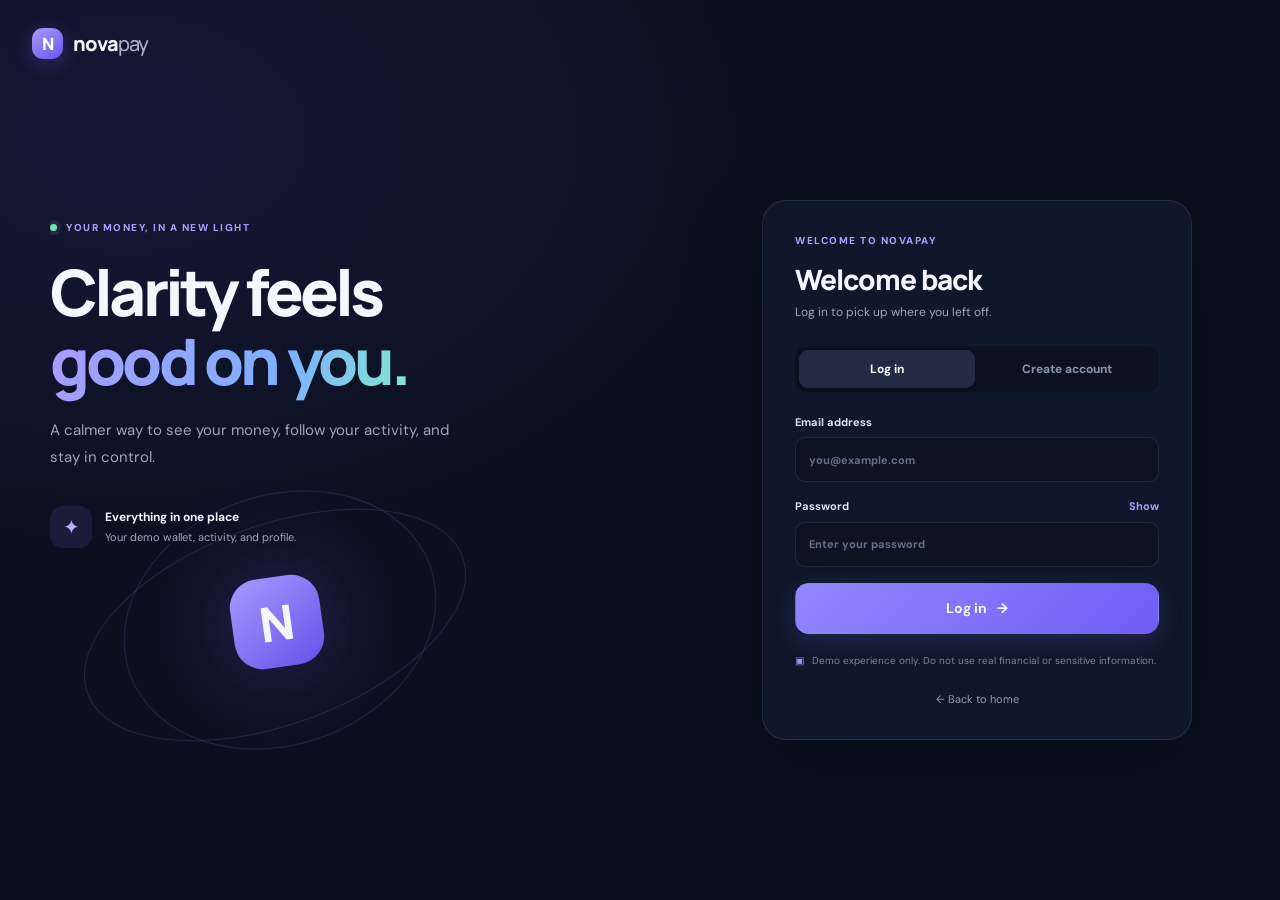
==== app.html @ 63870c8e "meow" ====
<!doctype html>
<html lang="en">
<head>
  <meta charset="utf-8"><meta name="viewport" content="width=device-width, initial-scale=1">
  <meta name="theme-color" content="#0b1020"><title>NovaPay — Wallet</title>
  <link rel="preconnect" href="https://fonts.googleapis.com">
  <link href="https://fonts.googleapis.com/css2?family=DM+Sans:wght@400;500;600;700&family=Manrope:wght@400;500;600;700;800&display=swap" rel="stylesheet">
  <link rel="stylesheet" href="css/styles.css">
</head>
<body class="dashboard-page">
  <aside class="sidebar" id="sidebar">
    <a class="brand" href="index.html"><span class="brand-mark">N</span><span>nova<span class="brand-light">pay</span></span></a>
    <div class="sidebar-label">WORKSPACE</div>
    <nav class="side-nav"><a class="side-link active" href="#overview"><span>▦</span> Overview</a><a class="side-link" href="#transactions"><span>↔</span> Transactions</a><button class="side-link" type="button" data-open-transfer><span>↗</span> Send money</button><a class="side-link" href="#profile"><span>◉</span> Profile</a></nav>
    <div class="sidebar-bottom"><div class="demo-note"><span class="live-dot"></span><div><strong>Demo mode</strong><small>Sample wallet data</small></div></div><button class="side-link logout-btn" id="logout-btn"><span>↪</span> Log out</button><div class="sidebar-user"><div class="user-avatar" id="sidebar-avatar">A</div><div><strong id="sidebar-name">Alex Morgan</strong><small id="sidebar-email">alex@example.com</small></div><span class="user-menu">•••</span></div></div>
  </aside>
  <main class="dashboard-main">
    <header class="dash-topbar"><button class="mobile-menu" id="mobile-menu" aria-label="Toggle navigation">☰</button><div><span class="breadcrumb">Workspace</span><span class="breadcrumb-sep">/</span><strong>Overview</strong></div><div class="topbar-right"><span class="demo-badge"><i></i> Demo account</span><button class="icon-button" id="balance-toggle" aria-label="Toggle balance visibility">◉</button><div class="user-avatar small-avatar" id="top-avatar">A</div></div></header>
    <section class="dashboard-content" id="overview">
      <div class="welcome-row"><div><div class="eyebrow">YOUR MONEY AT A GLANCE</div><h1>Good to see you, <span id="welcome-name">Alex</span> <span class="wave">✦</span></h1><p>Here's what's happening with your demo wallet.</p></div><button class="btn btn-primary" data-open-transfer>↗ <span>Send money</span></button></div>
      <div class="dashboard-grid">
        <article class="balance-card"><div class="balance-card-top"><span>Total balance</span><span class="balance-chip"><i></i> Demo funds</span></div><div class="big-balance" id="big-balance">$4,820.50</div><div class="balance-card-bottom"><div><span>Available demo balance</span><strong id="available-balance">$4,820.50</strong></div><div class="balance-decoration"><span></span><span></span><span></span></div></div></article>
        <article class="stat-card"><div class="stat-card-top"><span>Money in</span><span class="stat-icon green">↙</span></div><div class="stat-value" id="money-in">$1,850.00</div><div class="stat-caption"><span class="trend-up">↑</span> Demo activity this month</div><div class="stat-sparkline"><i style="height:34%"></i><i style="height:48%"></i><i style="height:42%"></i><i style="height:67%"></i><i style="height:55%"></i><i style="height:78%"></i><i style="height:64%"></i><i style="height:92%"></i><i style="height:82%"></i></div></article>
        <article class="stat-card"><div class="stat-card-top"><span>Money out</span><span class="stat-icon orange">↗</span></div><div class="stat-value" id="money-out">$324.80</div><div class="stat-caption">Across your demo transactions</div><div class="stat-sparkline warm"><i style="height:55%"></i><i style="height:37%"></i><i style="height:62%"></i><i style="height:43%"></i><i style="height:72%"></i><i style="height:50%"></i><i style="height:86%"></i><i style="height:65%"></i><i style="height:75%"></i></div></article>
      </div>
      <div class="content-columns">
        <section class="panel transactions-panel" id="transactions"><div class="panel-heading"><div><h2>Recent transactions</h2><p>Your latest demo activity</p></div><button class="text-button" id="view-all">View all ↗</button></div><div class="transaction-table-wrap"><table class="transaction-table"><thead><tr><th>Details</th><th>Date</th><th>Status</th><th class="align-right">Amount</th></tr></thead><tbody id="transaction-list"></tbody></table></div><div class="empty-state" id="empty-transactions" hidden>No transactions yet. Try a demo transfer.</div></section>
        <section class="panel quick-panel"><div class="panel-heading"><div><h2>Quick actions</h2><p>Common things, one click away</p></div></div><button class="quick-action" data-open-transfer><span class="quick-icon violet">↗</span><span><strong>Send money</strong><small>Try a simulated transfer</small></span><b>→</b></button><button class="quick-action" id="download-csv"><span class="quick-icon green">↓</span><span><strong>Export activity</strong><small>Download demo transactions</small></span><b>→</b></button><a class="quick-action" href="#profile"><span class="quick-icon orange">◉</span><span><strong>Account profile</strong><small>View your demo details</small></span><b>→</b></a><div class="security-tip"><span>✦</span><p><strong>Just a prototype</strong><br>This dashboard uses sample data stored in this browser. No real money moves.</p></div></section>
      </div>
      <section class="panel profile-panel" id="profile"><div class="panel-heading"><div><h2>Account profile</h2><p>Your local demo account details</p></div><span class="demo-badge"><i></i> Not verified</span></div><div class="profile-details"><div class="profile-field"><small>FULL NAME</small><strong id="profile-name">Alex Morgan</strong></div><div class="profile-field"><small>EMAIL ADDRESS</small><strong id="profile-email">alex@example.com</strong></div><div class="profile-field"><small>ACCOUNT TYPE</small><strong>NovaPay demo</strong></div></div></section>
      <footer class="dash-footer"><span>NovaPay © 2026</span><span>Demo interface · No real funds or transfers</span></footer>
    </section>
  </main>
  <div class="modal-backdrop" id="transfer-modal" hidden><section class="modal" role="dialog" aria-modal="true" aria-labelledby="transfer-title"><div class="modal-top"><div><div class="eyebrow">DEMO TRANSFER</div><h2 id="transfer-title">Send money</h2><p>Simulate a transfer using sample funds.</p></div><button class="icon-button" id="close-transfer" aria-label="Close dialog">×</button></div><div id="transfer-message" class="form-message" role="status" hidden></div><form id="transfer-form" class="auth-form"><label>Recipient name<input name="recipient" placeholder="e.g. Jamie Smith" minlength="2" required></label><label>Recipient email<input type="email" name="email" placeholder="jamie@example.com" required></label><label>Amount (USD)<div class="amount-input"><span>$</span><input name="amount" type="number" min="0.01" max="4820.50" step="0.01" placeholder="0.00" required></div></label><label>Note (optional)<input name="note" maxlength="100" placeholder="What's it for?"></label><button class="btn btn-primary btn-full btn-lg" type="submit">Simulate transfer →</button></form><p class="auth-footnote">This only changes sample data in your browser.</p></section></div>
  <div class="toast" id="toast" role="status" aria-live="polite"></div>
  <script src="js/app.js"></script>
</body>
</html>
---- css/styles.css ----
/* NovaPay — responsive demo frontend */
:root{--bg:#0b1020;--bg2:#0e1427;--panel:#111a2e;--panel2:#151f35;--line:rgba(255,255,255,.09);--text:#f5f7ff;--muted:#9aa6bf;--purple:#8b7cff;--purple2:#6e5df4;--green:#72e4b5;--orange:#ffb37b;--radius:22px;--shadow:0 24px 80px rgba(0,0,0,.24)}
*{box-sizing:border-box}html{scroll-behavior:smooth;scroll-padding-top:90px}body{margin:0;background:var(--bg);color:var(--text);font-family:"DM Sans",sans-serif;font-size:14px;line-height:1.5}a{color:inherit;text-decoration:none}button,input{font:inherit}button,a{-webkit-tap-highlight-color:transparent}button{cursor:pointer}button:focus-visible,a:focus-visible,input:focus-visible{outline:2px solid var(--purple);outline-offset:3px}.container{width:min(1160px,calc(100% - 48px));margin-inline:auto}.brand{display:inline-flex;align-items:center;gap:10px;font:800 20px Manrope,sans-serif;letter-spacing:-.8px}.brand-light{color:#a9b1c8;font-weight:500}.brand-mark{width:31px;height:31px;border-radius:11px;display:grid;place-items:center;background:linear-gradient(145deg,#a69aff,#6956ef);color:white;font:800 17px Manrope;box-shadow:0 5px 20px #7865fa44}.brand-small{font-size:14px}.brand-small .brand-mark{width:24px;height:24px;border-radius:8px;font-size:13px}.btn{display:inline-flex;align-items:center;justify-content:center;gap:10px;padding:11px 17px;border:1px solid transparent;border-radius:12px;font-weight:700;transition:transform .2s,background .2s,border-color .2s;color:var(--text);white-space:nowrap}.btn:hover{transform:translateY(-1px)}.btn-primary{background:linear-gradient(135deg,#9587ff,#6e5df4);box-shadow:0 8px 25px #7765f42b}.btn-primary:hover{background:linear-gradient(135deg,#a79bff,#7a6afa)}.btn-quiet{color:#d1d7e7}.btn-outline{border-color:var(--line);background:#ffffff06}.btn-outline:hover{background:#ffffff0c}.btn-lg{padding:14px 20px;border-radius:14px}.btn-full{width:100%}.topnav{height:86px;display:flex;align-items:center;justify-content:space-between}.nav-links,.nav-actions{display:flex;align-items:center;gap:28px}.nav-links a,.footer a{color:#aeb8ce;font-weight:500}.nav-links a:hover,.footer a:hover{color:white}.nav-actions{gap:10px}.eyebrow{display:flex;align-items:center;gap:9px;color:#a8a0ff;font-size:10px;font-weight:800;letter-spacing:1.5px}.live-dot{display:inline-block;width:7px;height:7px;border-radius:50%;background:var(--green);box-shadow:0 0 0 4px #72e4b51a}.hero{display:grid;grid-template-columns:1fr 1fr;align-items:center;gap:60px;padding-top:62px;padding-bottom:90px;min-height:620px}.hero h1,.auth-promo h1{font:800 clamp(46px,5.3vw,70px)/1.08 Manrope,sans-serif;letter-spacing:-3.8px;margin:23px 0}.gradient-text{background:linear-gradient(100deg,#a79cff,#7eafff 65%,#80e8cf);-webkit-background-clip:text;background-clip:text;color:transparent}.hero-sub{max-width:470px;color:#a6b0c7;font-size:16px;line-height:1.8}.hero-actions{display:flex;gap:12px;margin-top:28px}.hero-proof{display:flex;align-items:center;gap:14px;margin-top:36px;color:#dce2f2;font-size:12px}.hero-proof small{color:var(--muted)}.avatar-stack{display:flex;padding-left:5px}.avatar-stack span{width:30px;height:30px;display:grid;place-items:center;border-radius:50%;border:2px solid var(--bg);margin-left:-5px;background:#32395c;color:#dcd9ff;font-size:10px;font-weight:800}.avatar-stack span:nth-child(2){background:#4d3c60}.avatar-stack span:nth-child(3){background:#315d5a}.hero-visual{position:relative;min-height:450px;display:grid;place-items:center}.orbit{position:absolute;border:1px solid #9990ff16;border-radius:50%;transform:rotate(-25deg)}.orbit-one{width:440px;height:290px}.orbit-two{width:510px;height:360px}.wallet-preview{width:min(390px,90%);height:245px;position:relative;z-index:2;overflow:hidden;border:1px solid #ffffff35;border-radius:23px;padding:25px 27px;background:linear-gradient(130deg,#272b53,#171d3c 62%,#242b4b);box-shadow:0 30px 80px #0508178c, inset 0 1px #ffffff1a;transform:rotate(-5deg)}.card-glow{position:absolute;width:230px;height:230px;right:-85px;top:35px;background:#7e6eff2b;filter:blur(25px);border-radius:50%;pointer-events:none}.preview-top,.preview-bottom{display:flex;justify-content:space-between;align-items:center;position:relative;z-index:1}.card-dots{letter-spacing:3px;color:#aab0d4}.preview-label{font-size:9px;letter-spacing:1.4px;color:#a9b3d3;margin-top:33px}.eye{margin-left:7px}.preview-balance{font:700 36px Manrope;letter-spacing:-1.5px;margin-top:2px;position:relative;z-index:1}.preview-balance span{color:#a9b1d2;font-size:23px}.preview-bottom{margin-top:24px}.preview-bottom small,.preview-bottom strong{display:block}.preview-bottom small{font-size:8px;letter-spacing:1.3px;color:#a7b0d1}.preview-bottom strong{font-size:11px;margin-top:3px}.master-mark{display:flex}.master-mark i{width:23px;height:23px;border-radius:50%;background:#ff6d68b0;display:block}.master-mark i+i{margin-left:-9px;background:#ffba65b0}.float-chip{position:absolute;z-index:3;display:flex;align-items:center;gap:10px;padding:12px 15px;border:1px solid #ffffff17;border-radius:14px;background:#151d32ed;box-shadow:var(--shadow);backdrop-filter:blur(14px)}.float-chip small,.float-chip strong{display:block}.float-chip small{font-size:10px;color:#aab4cb}.float-chip strong{font-size:12px;margin-top:2px}.chip-top{top:42px;right:-5px}.chip-bottom{bottom:44px;left:0}.chip-icon{width:28px;height:28px;border-radius:9px;display:grid;place-items:center}.chip-icon.green{background:#72e4b51a;color:var(--green)}.chip-icon.violet{background:#9587ff24;color:#b3aaff}.mini-activity{position:absolute;z-index:4;bottom:15px;right:-8px;width:265px;padding:17px;background:#10182bed;border:1px solid #ffffff13;border-radius:17px;box-shadow:var(--shadow);transform:rotate(2deg)}.activity-head,.activity-row{display:flex;align-items:center}.activity-head{justify-content:space-between;font-size:11px;margin-bottom:14px}.activity-head span{color:#a5afc8}.activity-row{gap:9px;margin-top:12px}.activity-icon{width:31px;height:31px;border-radius:10px;display:grid;place-items:center}.activity-icon.purple{background:#8d7cff21;color:#b0a5ff}.activity-icon.orange{background:#ffb37b1b;color:var(--orange)}.activity-name{flex:1}.activity-name strong,.activity-name small{display:block}.activity-name strong{font-size:10px}.activity-name small{font-size:9px;color:var(--muted);margin-top:2px}.activity-row>strong{font-size:10px}.amount-positive{color:var(--green)!important}.trust-strip{border-block:1px solid var(--line);background:#ffffff02}.trust-inner{min-height:75px;display:flex;align-items:center;justify-content:space-between;gap:20px;color:#a6b0c5;font-size:11px}.trust-inner span:first-child{color:#7e8aa5;font-size:9px;letter-spacing:1.2px;font-weight:800}.section{padding-top:105px;padding-bottom:100px}.section-heading{text-align:center;max-width:600px;margin:0 auto 45px}.section-heading .eyebrow{justify-content:center}.section-heading h2,.cta-section h2{font:800 clamp(34px,4vw,48px)/1.15 Manrope;letter-spacing:-2px;margin:17px 0}.muted{color:#8995af}.section-heading p,.cta-section p{color:var(--muted);font-size:14px}.feature-grid{display:grid;grid-template-columns:1.15fr 1fr 1fr;gap:16px}.feature-card{min-height:255px;padding:27px;border:1px solid var(--line);border-radius:20px;background:linear-gradient(145deg,#151d32,#101728);overflow:hidden;position:relative}.feature-icon{width:38px;height:38px;border-radius:12px;display:grid;place-items:center;font-size:19px}.feature-icon.purple{background:#8b7cff1d;color:#b3aaff}.feature-icon.green{background:#72e4b51b;color:var(--green)}.feature-icon.orange{background:#ffb37b1c;color:var(--orange)}.feature-card h3{font:700 17px Manrope;margin:20px 0 7px}.feature-card p{color:var(--muted);font-size:12px;line-height:1.8;max-width:300px}.bars{display:flex;align-items:end;gap:8px;height:65px;margin-top:20px}.bars i{flex:1;border-radius:5px 5px 0 0;background:linear-gradient(#9b8cff,#5b4ad9);opacity:.8}.feature-illustration{display:flex;align-items:center;gap:15px;margin-top:28px}.transfer-illus span{width:43px;height:43px;display:grid;place-items:center;border-radius:50%;background:#302b58;color:#c4baff;font-size:11px;font-weight:800;border:2px solid #51457e}.transfer-illus span:last-child{background:#244f4a;color:#a0f0d4;border-color:#346b60}.transfer-illus i{color:#9c91ff;font-size:20px}.category-pills{display:flex;gap:6px;flex-wrap:wrap;margin-top:28px}.category-pills span{border:1px solid var(--line);padding:7px 10px;border-radius:9px;font-size:10px;color:#c2cbe0}.cta-section{display:flex;justify-content:space-between;align-items:center;gap:30px;padding:45px 50px;margin-bottom:70px;border:1px solid #9a8cff2a;border-radius:24px;background:radial-gradient(ellipse at 80% 15%,#7b6af21e,transparent 50%),#121a2e}.cta-section h2{margin:14px 0}.cta-section p{margin-bottom:0}.footer{min-height:85px;border-top:1px solid var(--line);display:flex;align-items:center;justify-content:space-between;gap:20px;color:#77839d;font-size:11px}.footer .brand{color:var(--text)}.footer>div{display:flex;gap:18px}
.auth-page{min-height:100vh;background:radial-gradient(ellipse at 10% 15%,#6f5ef41a,transparent 38%),var(--bg)}.auth-brand{position:absolute;top:28px;left:max(32px,calc((100% - 1250px)/2));z-index:5}.auth-layout{width:min(1180px,calc(100% - 64px));min-height:100vh;margin:auto;display:grid;grid-template-columns:1fr .85fr;gap:80px;align-items:center;padding:90px 0 50px}.auth-promo{position:relative;min-height:590px;padding-top:45px;overflow:hidden}.auth-promo h1{font-size:clamp(46px,5vw,64px);margin:22px 0}.auth-promo>p{max-width:430px;color:var(--muted);font-size:15px;line-height:1.8}.promo-stat{display:flex;align-items:center;gap:13px;margin-top:35px}.promo-stat-icon{width:42px;height:42px;border-radius:13px;background:#8b7cff1c;color:#b9afff;display:grid;place-items:center;font-size:20px}.promo-stat strong,.promo-stat span{display:block}.promo-stat strong{font-size:12px}.promo-stat span{font-size:11px;color:var(--muted);margin-top:3px}.promo-abstract{position:absolute;width:420px;height:260px;left:25px;bottom:0}.abstract-ring{position:absolute;border:1px solid #9384ff2b;border-radius:50%;transform:rotate(-20deg)}.ring-a{width:400px;height:200px;top:20px;left:0}.ring-b{width:320px;height:250px;top:-10px;left:45px}.abstract-core{position:absolute;top:72px;left:157px;width:90px;height:90px;border-radius:28px;display:grid;place-items:center;background:linear-gradient(145deg,#a69aff,#6552e9);box-shadow:0 0 90px #8170ff58;font:800 48px Manrope;transform:rotate(-8deg)}.auth-panel-wrap{display:flex;justify-content:center}.auth-panel{width:100%;max-width:430px;padding:32px;border:1px solid var(--line);border-radius:24px;background:#11192bee;box-shadow:var(--shadow)}.auth-heading h2{font:800 28px Manrope;letter-spacing:-1px;margin:12px 0 5px}.auth-heading p{color:var(--muted);margin:0;font-size:12px}.auth-tabs{display:grid;grid-template-columns:1fr 1fr;gap:4px;padding:4px;margin:25px 0 22px;border-radius:12px;background:#0b1120}.auth-tab{border:0;border-radius:9px;background:transparent;padding:10px;color:#8895af;font-size:12px;font-weight:700}.auth-tab.active{background:#222b43;color:white;box-shadow:0 2px 7px #0002}.auth-form{display:flex;flex-direction:column;gap:16px}.auth-form[hidden],[hidden]{display:none!important}.auth-form label{display:block;color:#dce2f1;font-size:11px;font-weight:700}.auth-form input:not([type=checkbox]){display:block;width:100%;height:45px;margin-top:7px;padding:0 13px;border:1px solid #ffffff16;border-radius:10px;background:#0c1323;color:white;outline:none}.auth-form input::placeholder{color:#64718b}.auth-form input:focus{border-color:#8979ff;box-shadow:0 0 0 3px #8979ff1a}.label-trailing{float:right}.text-button{border:0;background:none;color:#a99fff;font-size:11px;font-weight:700;padding:0}.checkbox-label{display:flex!important;align-items:flex-start;gap:9px;color:#9ca8c1!important;font-weight:400!important;line-height:1.6}.checkbox-label input{accent-color:#8b7cff;margin-top:3px}.auth-footnote{display:flex;align-items:flex-start;gap:8px;color:#7886a0;font-size:10px;line-height:1.7;margin:18px 0 0}.lock-icon{color:#9b91ff}.back-link{display:block;text-align:center;color:#8e9bb4;font-size:11px;margin-top:22px}.back-link:hover{color:white}.form-message{padding:10px 12px;border-radius:10px;font-size:11px;line-height:1.5;margin:12px 0}.form-message.success{background:#72e4b514;border:1px solid #72e4b533;color:#91f0c8}.form-message.error{background:#ff7d7d14;border:1px solid #ff7d7d33;color:#ffaaaa}
.dashboard-page{background:#0c1221;min-height:100vh}.sidebar{position:fixed;inset:0 auto 0 0;width:245px;padding:27px 17px 15px;border-right:1px solid var(--line);background:#0d1425;display:flex;flex-direction:column;z-index:10}.sidebar .brand{padding:0 8px 36px}.sidebar-label{padding:0 12px 12px;color:#66738d;font-size:9px;font-weight:800;letter-spacing:1.5px}.side-nav{display:flex;flex-direction:column;gap:5px}.side-link{display:flex;align-items:center;gap:12px;width:100%;padding:12px;border:0;border-radius:11px;background:transparent;color:#9ca9c2;text-align:left;font-size:12px;font-weight:600}.side-link>span{font-size:17px;width:20px;text-align:center}.side-link:hover{background:#ffffff08;color:white}.side-link.active{background:#8b7cff1a;color:#c2baff}.sidebar-bottom{margin-top:auto}.demo-note{display:flex;align-items:center;gap:10px;padding:12px;border:1px solid #72e4b522;border-radius:12px;background:#72e4b509;margin-bottom:16px}.demo-note strong,.demo-note small{display:block}.demo-note strong{font-size:11px}.demo-note small{font-size:9px;color:#7f8ca5;margin-top:2px}.demo-note .live-dot{flex-shrink:0}.logout-btn{margin-bottom:12px}.sidebar-user{display:flex;align-items:center;gap:10px;padding:13px 4px 0;border-top:1px solid var(--line)}.user-avatar{width:34px;height:34px;border-radius:11px;display:grid;place-items:center;background:linear-gradient(145deg,#8779ff,#4c459b);color:white;font-size:11px;font-weight:800;flex-shrink:0}.sidebar-user>div:nth-child(2){min-width:0;flex:1}.sidebar-user strong,.sidebar-user small{display:block;overflow:hidden;text-overflow:ellipsis;white-space:nowrap}.sidebar-user strong{font-size:10px}.sidebar-user small{font-size:9px;color:#8491aa;margin-top:2px}.user-menu{color:#8290a9}.dashboard-main{margin-left:245px;min-height:100vh}.dash-topbar{height:72px;border-bottom:1px solid var(--line);display:flex;align-items:center;justify-content:space-between;padding:0 35px;background:#0d1425aa}.dash-topbar>div:first-of-type{display:flex;align-items:center;gap:11px;font-size:11px}.breadcrumb{color:#77849d}.breadcrumb-sep{color:#48536a}.topbar-right{display:flex;align-items:center;gap:15px}.demo-badge{display:inline-flex;align-items:center;gap:7px;padding:6px 9px;border:1px solid #72e4b523;border-radius:8px;background:#72e4b50b;color:#9beacb;font-size:9px;font-weight:700}.demo-badge i{width:5px;height:5px;border-radius:50%;background:var(--green)}.icon-button{width:34px;height:34px;border:1px solid var(--line);border-radius:10px;background:#ffffff05;color:#aab5cb;font-size:16px}.icon-button:hover{background:#ffffff0d;color:white}.small-avatar{width:30px;height:30px;border-radius:10px}.mobile-menu{display:none}.dashboard-content{max-width:1380px;margin:auto;padding:33px 35px}.welcome-row{display:flex;align-items:center;justify-content:space-between;gap:20px;margin-bottom:27px}.welcome-row h1{font:800 clamp(23px,2.5vw,31px) Manrope;letter-spacing:-1.2px;margin:9px 0 4px}.welcome-row p{color:var(--muted);font-size:12px;margin:0}.wave{color:#b0a5ff;font-size:19px}.dashboard-grid{display:grid;grid-template-columns:1.5fr 1fr 1fr;gap:15px}.balance-card,.stat-card,.panel{border:1px solid var(--line);border-radius:17px;background:linear-gradient(145deg,#151e32,#11192b)}.balance-card{padding:22px 23px;min-height:184px;position:relative;overflow:hidden;background:radial-gradient(ellipse at 100% 0%,#8b7cff20,transparent 50%),linear-gradient(145deg,#1c2440,#151d32)}.balance-card-top,.stat-card-top{display:flex;align-items:center;justify-content:space-between;color:#aeb9cf;font-size:11px}.balance-chip{padding:5px 8px;border-radius:7px;background:#72e4b510;color:#8feac7;font-size:9px}.balance-chip i{display:inline-block;width:5px;height:5px;border-radius:50%;background:var(--green);margin-right:5px}.big-balance{font:800 clamp(27px,3vw,37px) Manrope;letter-spacing:-1.5px;margin:16px 0 19px}.balance-card-bottom{display:flex;align-items:end;justify-content:space-between;border-top:1px solid #ffffff10;padding-top:12px}.balance-card-bottom span,.balance-card-bottom strong{display:block}.balance-card-bottom span{font-size:9px;color:#8f9bb5}.balance-card-bottom strong{font-size:12px;margin-top:2px}.balance-decoration{display:flex;gap:4px;align-items:end;opacity:.7}.balance-decoration span{width:5px;border-radius:3px;background:#8f81ff}.balance-decoration span:nth-child(1){height:12px}.balance-decoration span:nth-child(2){height:20px}.balance-decoration span:nth-child(3){height:15px}.stat-card{padding:20px;min-width:0}.stat-icon{width:29px;height:29px;border-radius:9px;display:grid;place-items:center;font-size:15px}.stat-icon.green{background:#72e4b51b;color:var(--green)}.stat-icon.orange{background:#ffb37b1c;color:var(--orange)}.stat-value{font:800 clamp(19px,2vw,25px) Manrope;letter-spacing:-.8px;margin-top:17px;white-space:nowrap}.stat-caption{font-size:9px;color:#8592ab;margin-top:7px}.trend-up{color:var(--green);font-weight:800;margin-right:3px}.stat-sparkline{height:27px;display:flex;gap:5px;align-items:end;margin-top:12px}.stat-sparkline i{flex:1;border-radius:3px 3px 0 0;background:#7e70ff;opacity:.65}.stat-sparkline.warm i{background:#e9a477}.content-columns{display:grid;grid-template-columns:1.65fr 1fr;gap:15px;margin-top:17px}.panel{padding:22px}.panel-heading{display:flex;align-items:center;justify-content:space-between;gap:15px;margin-bottom:19px}.panel-heading h2{font:700 15px Manrope;margin:0}.panel-heading p{font-size:10px;color:#8592ab;margin:4px 0 0}.panel-heading .text-button{font-size:10px}.transaction-table-wrap{overflow-x:auto}.transaction-table{width:100%;border-collapse:collapse;white-space:nowrap}.transaction-table th{text-align:left;font-size:9px;font-weight:600;color:#7886a0;padding:0 10px 12px;border-bottom:1px solid var(--line)}.transaction-table td{padding:13px 10px;border-bottom:1px solid #ffffff08;font-size:10px;color:#aeb9cf}.transaction-table tbody tr:last-child td{border-bottom:0}.transaction-table th:first-child,.transaction-table td:first-child{padding-left:0}.transaction-table th:last-child,.transaction-table td:last-child{padding-right:0}.align-right{text-align:right!important}.transaction-detail{display:flex;align-items:center;gap:9px}.transaction-avatar{width:30px;height:30px;display:grid;place-items:center;border-radius:9px;font-size:14px;flex-shrink:0}.transaction-avatar.in{background:#72e4b514;color:var(--green)}.transaction-avatar.out{background:#ffb37b14;color:var(--orange)}.transaction-detail strong,.transaction-detail small{display:block}.transaction-detail strong{font-size:10px;color:#e5eaf5}.transaction-detail small{font-size:9px;color:#7f8ba3;margin-top:3px}.status-pill{display:inline-block;padding:4px 7px;border-radius:6px;background:#72e4b50e;color:#8be4c3;font-size:8px}.quick-panel{min-width:0}.quick-action{display:flex;align-items:center;gap:11px;width:100%;padding:12px 0;border:0;border-bottom:1px solid #ffffff0b;background:transparent;text-align:left;color:inherit}.quick-action:last-of-type{border-bottom:0}.quick-action:hover strong{color:#b9b0ff}.quick-icon{width:35px;height:35px;border-radius:11px;display:grid;place-items:center;font-size:17px;flex-shrink:0}.quick-icon.violet{background:#8b7cff1b;color:#b4a9ff}.quick-icon.green{background:#72e4b516;color:var(--green)}.quick-icon.orange{background:#ffb37b18;color:var(--orange)}.quick-action>span:nth-child(2){flex:1;min-width:0}.quick-action strong,.quick-action small{display:block}.quick-action strong{font-size:10px}.quick-action small{font-size:9px;color:#8290a9;margin-top:3px}.quick-action>b{color:#72809a;font-size:15px;font-weight:400}.security-tip{display:flex;gap:10px;padding:12px;margin-top:17px;border:1px solid #8b7cff21;border-radius:11px;background:#8b7cff09}.security-tip>span{color:#b5aaff}.security-tip p{font-size:9px;line-height:1.7;color:#8f9bb5;margin:0}.security-tip strong{color:#d8d3ff}.profile-panel{margin-top:17px}.profile-details{display:grid;grid-template-columns:repeat(3,1fr);gap:18px}.profile-field small,.profile-field strong{display:block}.profile-field small{font-size:9px;color:#7e8ba5;letter-spacing:1px}.profile-field strong{font-size:11px;margin-top:6px;overflow-wrap:anywhere}.dash-footer{display:flex;justify-content:space-between;gap:15px;padding:25px 2px 10px;color:#66748e;font-size:9px}.modal-backdrop{position:fixed;inset:0;z-index:30;background:#050812c9;display:grid;place-items:center;padding:20px;backdrop-filter:blur(8px)}.modal{width:min(100%,440px);max-height:90vh;overflow-y:auto;border:1px solid #ffffff17;border-radius:22px;background:#121b2f;padding:27px;box-shadow:0 30px 100px #0008}.modal-top{display:flex;justify-content:space-between;gap:15px;margin-bottom:22px}.modal-top h2{font:800 25px Manrope;margin:8px 0 3px;letter-spacing:-1px}.modal-top p{color:var(--muted);font-size:11px;margin:0}.amount-input{position:relative}.amount-input>span{position:absolute;top:19px;left:13px;color:#9aa6bf}.amount-input input{padding-left:28px!important}.toast{position:fixed;right:24px;bottom:24px;z-index:50;max-width:calc(100% - 48px);padding:13px 17px;border:1px solid #72e4b533;border-radius:12px;background:#142b2a;color:#a5f2d5;font-size:11px;box-shadow:var(--shadow);opacity:0;transform:translateY(10px);pointer-events:none;transition:.25s}.toast.show{opacity:1;transform:translateY(0)}.empty-state{padding:30px;text-align:center;color:#8b98b1;font-size:11px}
@media(max-width:1000px){.hero{gap:25px}.hero-visual{transform:scale(.9)}.dashboard-content{padding:25px 22px}.dash-topbar{padding:0 22px}.dashboard-grid{grid-template-columns:1fr 1fr}.balance-card{grid-column:1/-1}.content-columns{grid-template-columns:1fr}.auth-layout{gap:35px}.auth-promo{min-height:530px}.promo-abstract{left:-35px}}
@media(max-width:720px){.container{width:calc(100% - 36px)}.topnav{height:72px}.nav-links{display:none}.nav-actions{gap:5px}.nav-actions .btn{padding:9px 11px;font-size:11px}.hero{grid-template-columns:1fr;padding-top:45px;padding-bottom:55px;gap:5px}.hero h1{font-size:52px;letter-spacing:-2.8px}.hero-visual{min-height:405px;transform:scale(.92);margin:0 -15px}.chip-top{right:0}.mini-activity{right:0}.chip-bottom{left:0}.trust-inner{justify-content:center;flex-wrap:wrap;padding:18px 0;gap:12px 22px}.trust-inner span:first-child{width:100%;text-align:center}.trust-inner span{font-size:10px}.section{padding:70px 0}.feature-grid{grid-template-columns:1fr}.feature-card{min-height:210px}.feature-large{min-height:245px}.cta-section{padding:30px;display:block;margin-bottom:40px}.cta-section .btn{margin-top:22px}.footer{flex-wrap:wrap;padding:22px 0}.footer>span{order:3;width:100%}.auth-brand{left:22px;top:20px}.auth-layout{width:calc(100% - 32px);display:block;padding:90px 0 35px}.auth-promo{display:none}.auth-panel{padding:25px 22px}.dashboard-main{margin-left:0}.sidebar{transform:translateX(-100%);transition:transform .25s;box-shadow:var(--shadow)}.sidebar.sidebar-open{transform:translateX(0)}.mobile-menu{display:block;border:1px solid var(--line);background:#ffffff05;color:white;border-radius:9px;padding:7px 10px}.dash-topbar{height:62px;padding:0 15px;gap:12px}.dash-topbar>div:first-of-type{flex:1}.topbar-right{gap:8px}.demo-badge{font-size:8px;padding:5px 6px}.dashboard-content{padding:24px 15px}.welcome-row{align-items:flex-start}.welcome-row h1{font-size:22px}.welcome-row p{max-width:250px;line-height:1.6}.welcome-row>.btn{padding:10px;font-size:10px}.dashboard-grid{gap:10px}.stat-card{padding:14px}.stat-value{font-size:19px}.balance-card{padding:19px}.content-columns{gap:12px}.panel{padding:17px}.transactions-panel{overflow:hidden}.transaction-table th,.transaction-table td{padding-inline:7px}.transaction-table th:nth-child(2),.transaction-table td:nth-child(2){display:none}.transaction-detail{gap:6px}.transaction-detail strong{max-width:110px;overflow:hidden;text-overflow:ellipsis}.profile-details{grid-template-columns:1fr;gap:15px}.dash-footer{flex-direction:column}.modal{padding:22px}}
@media(max-width:390px){.hero h1{font-size:44px}.hero-actions{flex-direction:column;align-items:stretch}.hero-visual{transform:scale(.82);margin:-15px -35px}.nav-actions .btn-quiet{display:none}.dashboard-grid{grid-template-columns:1fr}.balance-card{grid-column:auto}.welcome-row{display:block}.welcome-row>.btn{margin-top:15px}.stat-value{font-size:24px}.topbar-right .demo-badge{display:none}}
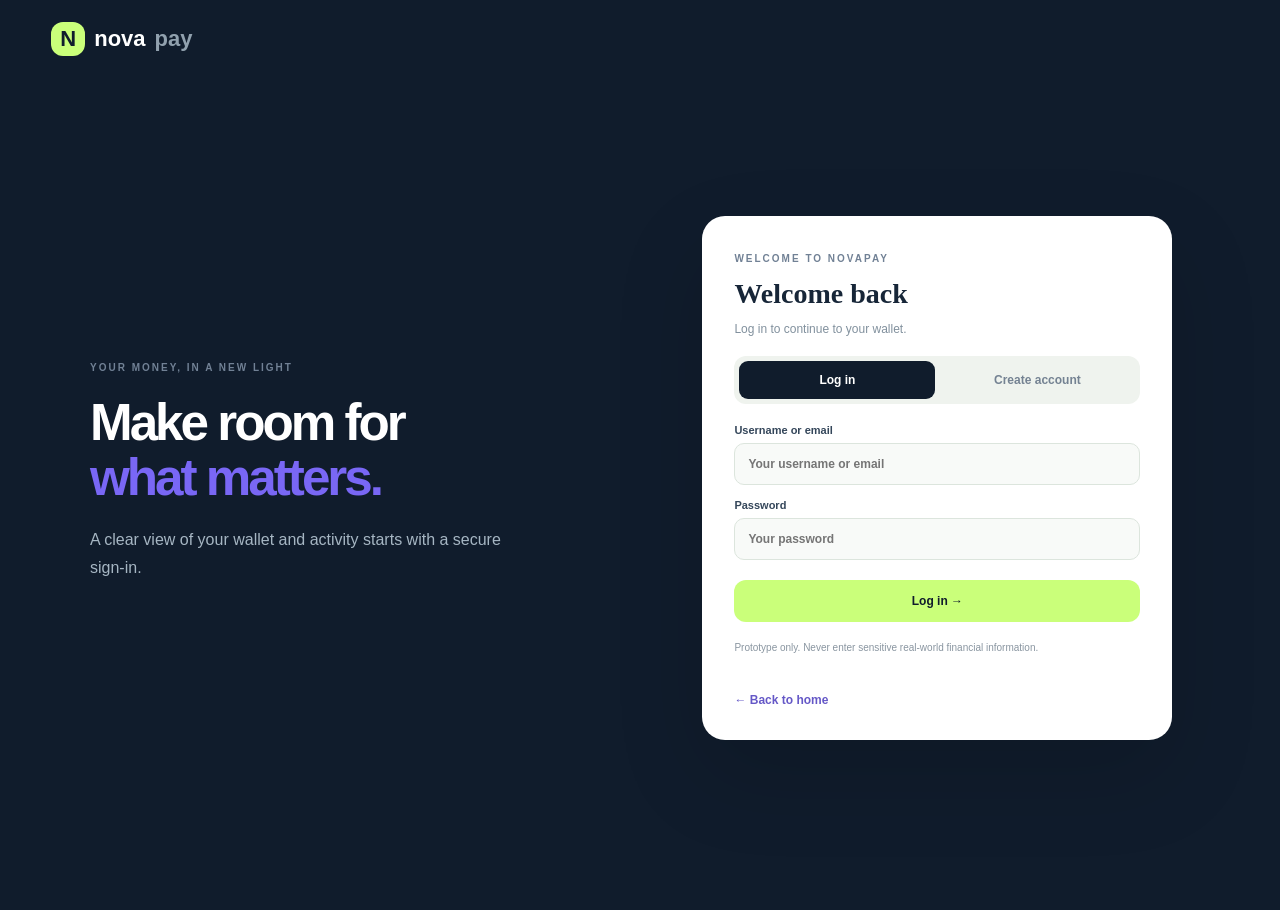
==== commit 27dd50cd: "Prepare NovaPay for deployment" ====
--- a/app.html
+++ b/app.html
@@ -1,38 +1 @@
-<!doctype html>
-<html lang="en">
-<head>
-  <meta charset="utf-8"><meta name="viewport" content="width=device-width, initial-scale=1">
-  <meta name="theme-color" content="#0b1020"><title>NovaPay — Wallet</title>
-  <link rel="preconnect" href="https://fonts.googleapis.com">
-  <link href="https://fonts.googleapis.com/css2?family=DM+Sans:wght@400;500;600;700&family=Manrope:wght@400;500;600;700;800&display=swap" rel="stylesheet">
-  <link rel="stylesheet" href="css/styles.css">
-</head>
-<body class="dashboard-page">
-  <aside class="sidebar" id="sidebar">
-    <a class="brand" href="index.html"><span class="brand-mark">N</span><span>nova<span class="brand-light">pay</span></span></a>
-    <div class="sidebar-label">WORKSPACE</div>
-    <nav class="side-nav"><a class="side-link active" href="#overview"><span>▦</span> Overview</a><a class="side-link" href="#transactions"><span>↔</span> Transactions</a><button class="side-link" type="button" data-open-transfer><span>↗</span> Send money</button><a class="side-link" href="#profile"><span>◉</span> Profile</a></nav>
-    <div class="sidebar-bottom"><div class="demo-note"><span class="live-dot"></span><div><strong>Demo mode</strong><small>Sample wallet data</small></div></div><button class="side-link logout-btn" id="logout-btn"><span>↪</span> Log out</button><div class="sidebar-user"><div class="user-avatar" id="sidebar-avatar">A</div><div><strong id="sidebar-name">Alex Morgan</strong><small id="sidebar-email">alex@example.com</small></div><span class="user-menu">•••</span></div></div>
-  </aside>
-  <main class="dashboard-main">
-    <header class="dash-topbar"><button class="mobile-menu" id="mobile-menu" aria-label="Toggle navigation">☰</button><div><span class="breadcrumb">Workspace</span><span class="breadcrumb-sep">/</span><strong>Overview</strong></div><div class="topbar-right"><span class="demo-badge"><i></i> Demo account</span><button class="icon-button" id="balance-toggle" aria-label="Toggle balance visibility">◉</button><div class="user-avatar small-avatar" id="top-avatar">A</div></div></header>
-    <section class="dashboard-content" id="overview">
-      <div class="welcome-row"><div><div class="eyebrow">YOUR MONEY AT A GLANCE</div><h1>Good to see you, <span id="welcome-name">Alex</span> <span class="wave">✦</span></h1><p>Here's what's happening with your demo wallet.</p></div><button class="btn btn-primary" data-open-transfer>↗ <span>Send money</span></button></div>
-      <div class="dashboard-grid">
-        <article class="balance-card"><div class="balance-card-top"><span>Total balance</span><span class="balance-chip"><i></i> Demo funds</span></div><div class="big-balance" id="big-balance">$4,820.50</div><div class="balance-card-bottom"><div><span>Available demo balance</span><strong id="available-balance">$4,820.50</strong></div><div class="balance-decoration"><span></span><span></span><span></span></div></div></article>
-        <article class="stat-card"><div class="stat-card-top"><span>Money in</span><span class="stat-icon green">↙</span></div><div class="stat-value" id="money-in">$1,850.00</div><div class="stat-caption"><span class="trend-up">↑</span> Demo activity this month</div><div class="stat-sparkline"><i style="height:34%"></i><i style="height:48%"></i><i style="height:42%"></i><i style="height:67%"></i><i style="height:55%"></i><i style="height:78%"></i><i style="height:64%"></i><i style="height:92%"></i><i style="height:82%"></i></div></article>
-        <article class="stat-card"><div class="stat-card-top"><span>Money out</span><span class="stat-icon orange">↗</span></div><div class="stat-value" id="money-out">$324.80</div><div class="stat-caption">Across your demo transactions</div><div class="stat-sparkline warm"><i style="height:55%"></i><i style="height:37%"></i><i style="height:62%"></i><i style="height:43%"></i><i style="height:72%"></i><i style="height:50%"></i><i style="height:86%"></i><i style="height:65%"></i><i style="height:75%"></i></div></article>
-      </div>
-      <div class="content-columns">
-        <section class="panel transactions-panel" id="transactions"><div class="panel-heading"><div><h2>Recent transactions</h2><p>Your latest demo activity</p></div><button class="text-button" id="view-all">View all ↗</button></div><div class="transaction-table-wrap"><table class="transaction-table"><thead><tr><th>Details</th><th>Date</th><th>Status</th><th class="align-right">Amount</th></tr></thead><tbody id="transaction-list"></tbody></table></div><div class="empty-state" id="empty-transactions" hidden>No transactions yet. Try a demo transfer.</div></section>
-        <section class="panel quick-panel"><div class="panel-heading"><div><h2>Quick actions</h2><p>Common things, one click away</p></div></div><button class="quick-action" data-open-transfer><span class="quick-icon violet">↗</span><span><strong>Send money</strong><small>Try a simulated transfer</small></span><b>→</b></button><button class="quick-action" id="download-csv"><span class="quick-icon green">↓</span><span><strong>Export activity</strong><small>Download demo transactions</small></span><b>→</b></button><a class="quick-action" href="#profile"><span class="quick-icon orange">◉</span><span><strong>Account profile</strong><small>View your demo details</small></span><b>→</b></a><div class="security-tip"><span>✦</span><p><strong>Just a prototype</strong><br>This dashboard uses sample data stored in this browser. No real money moves.</p></div></section>
-      </div>
-      <section class="panel profile-panel" id="profile"><div class="panel-heading"><div><h2>Account profile</h2><p>Your local demo account details</p></div><span class="demo-badge"><i></i> Not verified</span></div><div class="profile-details"><div class="profile-field"><small>FULL NAME</small><strong id="profile-name">Alex Morgan</strong></div><div class="profile-field"><small>EMAIL ADDRESS</small><strong id="profile-email">alex@example.com</strong></div><div class="profile-field"><small>ACCOUNT TYPE</small><strong>NovaPay demo</strong></div></div></section>
-      <footer class="dash-footer"><span>NovaPay © 2026</span><span>Demo interface · No real funds or transfers</span></footer>
-    </section>
-  </main>
-  <div class="modal-backdrop" id="transfer-modal" hidden><section class="modal" role="dialog" aria-modal="true" aria-labelledby="transfer-title"><div class="modal-top"><div><div class="eyebrow">DEMO TRANSFER</div><h2 id="transfer-title">Send money</h2><p>Simulate a transfer using sample funds.</p></div><button class="icon-button" id="close-transfer" aria-label="Close dialog">×</button></div><div id="transfer-message" class="form-message" role="status" hidden></div><form id="transfer-form" class="auth-form"><label>Recipient name<input name="recipient" placeholder="e.g. Jamie Smith" minlength="2" required></label><label>Recipient email<input type="email" name="email" placeholder="jamie@example.com" required></label><label>Amount (USD)<div class="amount-input"><span>$</span><input name="amount" type="number" min="0.01" max="4820.50" step="0.01" placeholder="0.00" required></div></label><label>Note (optional)<input name="note" maxlength="100" placeholder="What's it for?"></label><button class="btn btn-primary btn-full btn-lg" type="submit">Simulate transfer →</button></form><p class="auth-footnote">This only changes sample data in your browser.</p></section></div>
-  <div class="toast" id="toast" role="status" aria-live="polite"></div>
-  <script src="js/app.js"></script>
-</body>
-</html>+<!doctype html><html lang="en"><head><meta charset="utf-8"><meta name="viewport" content="width=device-width,initial-scale=1"><title>NovaPay dashboard</title><link rel="stylesheet" href="css/styles.css"></head><body class="dash-page"><aside class="sidebar" id="sidebar"><a class="brand" href="index.html"><b>N</b> nova<span>pay</span></a><small class="eyebrow">WORKSPACE</small><button class="nav active" data-view="overview">▦ &nbsp; Overview</button><button class="nav" data-view="transactions">↔ &nbsp; Transactions</button><button class="nav" data-view="profile">◎ &nbsp; Profile</button><div class="side-status">● &nbsp; API-connected prototype</div><button id="logout-btn" class="nav logout">↪ &nbsp; Log out</button><div class="side-user"><b id="side-avatar">N</b><span id="side-name">NovaPay user<small id="side-email"></small></span></div></aside><main class="dash-main"><header class="topbar"><button id="mobile-menu" class="mobile-only">☰</button><span>Workspace / <b id="crumb">Overview</b></span><div><button id="refresh-btn" class="icon-btn">↻ Refresh</button><b class="avatar" id="top-avatar">N</b></div></header><div class="content"><div id="global-message" class="message" hidden></div><section id="view-overview" class="view"><div class="page-title"><div><small class="eyebrow">YOUR MONEY, AT A GLANCE</small><h1>Good to see you, <span id="welcome-name">there</span> ✦</h1><p>Here’s what’s happening with your wallet.</p></div><button class="btn primary" id="export-btn">Export activity ↓</button></div><div class="stats"><article class="balance-card"><div class="between">Total balance <button id="balance-toggle">Hide</button></div><h2 id="big-balance">Loading…</h2><hr><small>Available wallet balance</small><strong id="available-balance">Loading…</strong></article><article class="stat"><small>Money in</small><h2 id="money-in">—</h2><p>Based on returned transactions</p></article><article class="stat"><small>Money out</small><h2 id="money-out">—</h2><p>Based on returned transactions</p></article></div><section class="panel"><div class="between"><div><h2>Recent transactions</h2><p>Your latest wallet activity</p></div><button class="plain-btn" data-view="transactions">View all ↗</button></div><div class="table-wrap"><table><thead><tr><th>Transaction</th><th>Date</th><th>Status</th><th class="right">Amount</th></tr></thead><tbody id="transaction-list"></tbody></table></div><div id="empty-transactions" class="empty" hidden>No transactions returned by your account yet.</div></section><div class="note">✦ <b>Prototype mode</b> — wallet and transaction data are read from your API. Transfers need a dedicated backend endpoint.</div></section><section id="view-transactions" class="view" hidden><div class="page-title"><div><small class="eyebrow">YOUR ACTIVITY</small><h1>Transactions</h1><p>Activity returned by your backend.</p></div><button class="btn primary" id="export-btn-2">Export CSV ↓</button></div><section class="panel"><h2>All transactions</h2><p id="transaction-count">Loading…</p><div class="table-wrap"><table><thead><tr><th>Transaction</th><th>Date</th><th>Status</th><th class="right">Amount</th></tr></thead><tbody id="all-transaction-list"></tbody></table></div><div id="all-empty-transactions" class="empty" hidden>No transactions returned by your account yet.</div></section></section><section id="view-profile" class="view" hidden><small class="eyebrow">ACCOUNT DETAILS</small><h1>Your profile</h1><section class="panel profile"><div class="profile-top"><b id="profile-avatar">N</b><div><h2 id="profile-name">—</h2><p id="profile-username">—</p></div></div><div class="profile-grid"><div><small>Username</small><strong id="profile-username-2">—</strong></div><div><small>Email</small><strong id="profile-email">—</strong></div><div><small>Currency</small><strong id="profile-currency">EGP</strong></div><div><small>Session</small><strong>Authenticated</strong></div></div><p class="footnote">Profile editing is not supported by the current backend.</p></section></section></div></main><div id="toast" class="toast"></div><script src="js/config.js"></script><script src="js/api.js"></script><script src="js/app.js"></script></body></html>
--- a/css/styles.css
+++ b/css/styles.css
@@ -1,8 +1 @@
-/* NovaPay — responsive demo frontend */
-:root{--bg:#0b1020;--bg2:#0e1427;--panel:#111a2e;--panel2:#151f35;--line:rgba(255,255,255,.09);--text:#f5f7ff;--muted:#9aa6bf;--purple:#8b7cff;--purple2:#6e5df4;--green:#72e4b5;--orange:#ffb37b;--radius:22px;--shadow:0 24px 80px rgba(0,0,0,.24)}
-*{box-sizing:border-box}html{scroll-behavior:smooth;scroll-padding-top:90px}body{margin:0;background:var(--bg);color:var(--text);font-family:"DM Sans",sans-serif;font-size:14px;line-height:1.5}a{color:inherit;text-decoration:none}button,input{font:inherit}button,a{-webkit-tap-highlight-color:transparent}button{cursor:pointer}button:focus-visible,a:focus-visible,input:focus-visible{outline:2px solid var(--purple);outline-offset:3px}.container{width:min(1160px,calc(100% - 48px));margin-inline:auto}.brand{display:inline-flex;align-items:center;gap:10px;font:800 20px Manrope,sans-serif;letter-spacing:-.8px}.brand-light{color:#a9b1c8;font-weight:500}.brand-mark{width:31px;height:31px;border-radius:11px;display:grid;place-items:center;background:linear-gradient(145deg,#a69aff,#6956ef);color:white;font:800 17px Manrope;box-shadow:0 5px 20px #7865fa44}.brand-small{font-size:14px}.brand-small .brand-mark{width:24px;height:24px;border-radius:8px;font-size:13px}.btn{display:inline-flex;align-items:center;justify-content:center;gap:10px;padding:11px 17px;border:1px solid transparent;border-radius:12px;font-weight:700;transition:transform .2s,background .2s,border-color .2s;color:var(--text);white-space:nowrap}.btn:hover{transform:translateY(-1px)}.btn-primary{background:linear-gradient(135deg,#9587ff,#6e5df4);box-shadow:0 8px 25px #7765f42b}.btn-primary:hover{background:linear-gradient(135deg,#a79bff,#7a6afa)}.btn-quiet{color:#d1d7e7}.btn-outline{border-color:var(--line);background:#ffffff06}.btn-outline:hover{background:#ffffff0c}.btn-lg{padding:14px 20px;border-radius:14px}.btn-full{width:100%}.topnav{height:86px;display:flex;align-items:center;justify-content:space-between}.nav-links,.nav-actions{display:flex;align-items:center;gap:28px}.nav-links a,.footer a{color:#aeb8ce;font-weight:500}.nav-links a:hover,.footer a:hover{color:white}.nav-actions{gap:10px}.eyebrow{display:flex;align-items:center;gap:9px;color:#a8a0ff;font-size:10px;font-weight:800;letter-spacing:1.5px}.live-dot{display:inline-block;width:7px;height:7px;border-radius:50%;background:var(--green);box-shadow:0 0 0 4px #72e4b51a}.hero{display:grid;grid-template-columns:1fr 1fr;align-items:center;gap:60px;padding-top:62px;padding-bottom:90px;min-height:620px}.hero h1,.auth-promo h1{font:800 clamp(46px,5.3vw,70px)/1.08 Manrope,sans-serif;letter-spacing:-3.8px;margin:23px 0}.gradient-text{background:linear-gradient(100deg,#a79cff,#7eafff 65%,#80e8cf);-webkit-background-clip:text;background-clip:text;color:transparent}.hero-sub{max-width:470px;color:#a6b0c7;font-size:16px;line-height:1.8}.hero-actions{display:flex;gap:12px;margin-top:28px}.hero-proof{display:flex;align-items:center;gap:14px;margin-top:36px;color:#dce2f2;font-size:12px}.hero-proof small{color:var(--muted)}.avatar-stack{display:flex;padding-left:5px}.avatar-stack span{width:30px;height:30px;display:grid;place-items:center;border-radius:50%;border:2px solid var(--bg);margin-left:-5px;background:#32395c;color:#dcd9ff;font-size:10px;font-weight:800}.avatar-stack span:nth-child(2){background:#4d3c60}.avatar-stack span:nth-child(3){background:#315d5a}.hero-visual{position:relative;min-height:450px;display:grid;place-items:center}.orbit{position:absolute;border:1px solid #9990ff16;border-radius:50%;transform:rotate(-25deg)}.orbit-one{width:440px;height:290px}.orbit-two{width:510px;height:360px}.wallet-preview{width:min(390px,90%);height:245px;position:relative;z-index:2;overflow:hidden;border:1px solid #ffffff35;border-radius:23px;padding:25px 27px;background:linear-gradient(130deg,#272b53,#171d3c 62%,#242b4b);box-shadow:0 30px 80px #0508178c, inset 0 1px #ffffff1a;transform:rotate(-5deg)}.card-glow{position:absolute;width:230px;height:230px;right:-85px;top:35px;background:#7e6eff2b;filter:blur(25px);border-radius:50%;pointer-events:none}.preview-top,.preview-bottom{display:flex;justify-content:space-between;align-items:center;position:relative;z-index:1}.card-dots{letter-spacing:3px;color:#aab0d4}.preview-label{font-size:9px;letter-spacing:1.4px;color:#a9b3d3;margin-top:33px}.eye{margin-left:7px}.preview-balance{font:700 36px Manrope;letter-spacing:-1.5px;margin-top:2px;position:relative;z-index:1}.preview-balance span{color:#a9b1d2;font-size:23px}.preview-bottom{margin-top:24px}.preview-bottom small,.preview-bottom strong{display:block}.preview-bottom small{font-size:8px;letter-spacing:1.3px;color:#a7b0d1}.preview-bottom strong{font-size:11px;margin-top:3px}.master-mark{display:flex}.master-mark i{width:23px;height:23px;border-radius:50%;background:#ff6d68b0;display:block}.master-mark i+i{margin-left:-9px;background:#ffba65b0}.float-chip{position:absolute;z-index:3;display:flex;align-items:center;gap:10px;padding:12px 15px;border:1px solid #ffffff17;border-radius:14px;background:#151d32ed;box-shadow:var(--shadow);backdrop-filter:blur(14px)}.float-chip small,.float-chip strong{display:block}.float-chip small{font-size:10px;color:#aab4cb}.float-chip strong{font-size:12px;margin-top:2px}.chip-top{top:42px;right:-5px}.chip-bottom{bottom:44px;left:0}.chip-icon{width:28px;height:28px;border-radius:9px;display:grid;place-items:center}.chip-icon.green{background:#72e4b51a;color:var(--green)}.chip-icon.violet{background:#9587ff24;color:#b3aaff}.mini-activity{position:absolute;z-index:4;bottom:15px;right:-8px;width:265px;padding:17px;background:#10182bed;border:1px solid #ffffff13;border-radius:17px;box-shadow:var(--shadow);transform:rotate(2deg)}.activity-head,.activity-row{display:flex;align-items:center}.activity-head{justify-content:space-between;font-size:11px;margin-bottom:14px}.activity-head span{color:#a5afc8}.activity-row{gap:9px;margin-top:12px}.activity-icon{width:31px;height:31px;border-radius:10px;display:grid;place-items:center}.activity-icon.purple{background:#8d7cff21;color:#b0a5ff}.activity-icon.orange{background:#ffb37b1b;color:var(--orange)}.activity-name{flex:1}.activity-name strong,.activity-name small{display:block}.activity-name strong{font-size:10px}.activity-name small{font-size:9px;color:var(--muted);margin-top:2px}.activity-row>strong{font-size:10px}.amount-positive{color:var(--green)!important}.trust-strip{border-block:1px solid var(--line);background:#ffffff02}.trust-inner{min-height:75px;display:flex;align-items:center;justify-content:space-between;gap:20px;color:#a6b0c5;font-size:11px}.trust-inner span:first-child{color:#7e8aa5;font-size:9px;letter-spacing:1.2px;font-weight:800}.section{padding-top:105px;padding-bottom:100px}.section-heading{text-align:center;max-width:600px;margin:0 auto 45px}.section-heading .eyebrow{justify-content:center}.section-heading h2,.cta-section h2{font:800 clamp(34px,4vw,48px)/1.15 Manrope;letter-spacing:-2px;margin:17px 0}.muted{color:#8995af}.section-heading p,.cta-section p{color:var(--muted);font-size:14px}.feature-grid{display:grid;grid-template-columns:1.15fr 1fr 1fr;gap:16px}.feature-card{min-height:255px;padding:27px;border:1px solid var(--line);border-radius:20px;background:linear-gradient(145deg,#151d32,#101728);overflow:hidden;position:relative}.feature-icon{width:38px;height:38px;border-radius:12px;display:grid;place-items:center;font-size:19px}.feature-icon.purple{background:#8b7cff1d;color:#b3aaff}.feature-icon.green{background:#72e4b51b;color:var(--green)}.feature-icon.orange{background:#ffb37b1c;color:var(--orange)}.feature-card h3{font:700 17px Manrope;margin:20px 0 7px}.feature-card p{color:var(--muted);font-size:12px;line-height:1.8;max-width:300px}.bars{display:flex;align-items:end;gap:8px;height:65px;margin-top:20px}.bars i{flex:1;border-radius:5px 5px 0 0;background:linear-gradient(#9b8cff,#5b4ad9);opacity:.8}.feature-illustration{display:flex;align-items:center;gap:15px;margin-top:28px}.transfer-illus span{width:43px;height:43px;display:grid;place-items:center;border-radius:50%;background:#302b58;color:#c4baff;font-size:11px;font-weight:800;border:2px solid #51457e}.transfer-illus span:last-child{background:#244f4a;color:#a0f0d4;border-color:#346b60}.transfer-illus i{color:#9c91ff;font-size:20px}.category-pills{display:flex;gap:6px;flex-wrap:wrap;margin-top:28px}.category-pills span{border:1px solid var(--line);padding:7px 10px;border-radius:9px;font-size:10px;color:#c2cbe0}.cta-section{display:flex;justify-content:space-between;align-items:center;gap:30px;padding:45px 50px;margin-bottom:70px;border:1px solid #9a8cff2a;border-radius:24px;background:radial-gradient(ellipse at 80% 15%,#7b6af21e,transparent 50%),#121a2e}.cta-section h2{margin:14px 0}.cta-section p{margin-bottom:0}.footer{min-height:85px;border-top:1px solid var(--line);display:flex;align-items:center;justify-content:space-between;gap:20px;color:#77839d;font-size:11px}.footer .brand{color:var(--text)}.footer>div{display:flex;gap:18px}
-.auth-page{min-height:100vh;background:radial-gradient(ellipse at 10% 15%,#6f5ef41a,transparent 38%),var(--bg)}.auth-brand{position:absolute;top:28px;left:max(32px,calc((100% - 1250px)/2));z-index:5}.auth-layout{width:min(1180px,calc(100% - 64px));min-height:100vh;margin:auto;display:grid;grid-template-columns:1fr .85fr;gap:80px;align-items:center;padding:90px 0 50px}.auth-promo{position:relative;min-height:590px;padding-top:45px;overflow:hidden}.auth-promo h1{font-size:clamp(46px,5vw,64px);margin:22px 0}.auth-promo>p{max-width:430px;color:var(--muted);font-size:15px;line-height:1.8}.promo-stat{display:flex;align-items:center;gap:13px;margin-top:35px}.promo-stat-icon{width:42px;height:42px;border-radius:13px;background:#8b7cff1c;color:#b9afff;display:grid;place-items:center;font-size:20px}.promo-stat strong,.promo-stat span{display:block}.promo-stat strong{font-size:12px}.promo-stat span{font-size:11px;color:var(--muted);margin-top:3px}.promo-abstract{position:absolute;width:420px;height:260px;left:25px;bottom:0}.abstract-ring{position:absolute;border:1px solid #9384ff2b;border-radius:50%;transform:rotate(-20deg)}.ring-a{width:400px;height:200px;top:20px;left:0}.ring-b{width:320px;height:250px;top:-10px;left:45px}.abstract-core{position:absolute;top:72px;left:157px;width:90px;height:90px;border-radius:28px;display:grid;place-items:center;background:linear-gradient(145deg,#a69aff,#6552e9);box-shadow:0 0 90px #8170ff58;font:800 48px Manrope;transform:rotate(-8deg)}.auth-panel-wrap{display:flex;justify-content:center}.auth-panel{width:100%;max-width:430px;padding:32px;border:1px solid var(--line);border-radius:24px;background:#11192bee;box-shadow:var(--shadow)}.auth-heading h2{font:800 28px Manrope;letter-spacing:-1px;margin:12px 0 5px}.auth-heading p{color:var(--muted);margin:0;font-size:12px}.auth-tabs{display:grid;grid-template-columns:1fr 1fr;gap:4px;padding:4px;margin:25px 0 22px;border-radius:12px;background:#0b1120}.auth-tab{border:0;border-radius:9px;background:transparent;padding:10px;color:#8895af;font-size:12px;font-weight:700}.auth-tab.active{background:#222b43;color:white;box-shadow:0 2px 7px #0002}.auth-form{display:flex;flex-direction:column;gap:16px}.auth-form[hidden],[hidden]{display:none!important}.auth-form label{display:block;color:#dce2f1;font-size:11px;font-weight:700}.auth-form input:not([type=checkbox]){display:block;width:100%;height:45px;margin-top:7px;padding:0 13px;border:1px solid #ffffff16;border-radius:10px;background:#0c1323;color:white;outline:none}.auth-form input::placeholder{color:#64718b}.auth-form input:focus{border-color:#8979ff;box-shadow:0 0 0 3px #8979ff1a}.label-trailing{float:right}.text-button{border:0;background:none;color:#a99fff;font-size:11px;font-weight:700;padding:0}.checkbox-label{display:flex!important;align-items:flex-start;gap:9px;color:#9ca8c1!important;font-weight:400!important;line-height:1.6}.checkbox-label input{accent-color:#8b7cff;margin-top:3px}.auth-footnote{display:flex;align-items:flex-start;gap:8px;color:#7886a0;font-size:10px;line-height:1.7;margin:18px 0 0}.lock-icon{color:#9b91ff}.back-link{display:block;text-align:center;color:#8e9bb4;font-size:11px;margin-top:22px}.back-link:hover{color:white}.form-message{padding:10px 12px;border-radius:10px;font-size:11px;line-height:1.5;margin:12px 0}.form-message.success{background:#72e4b514;border:1px solid #72e4b533;color:#91f0c8}.form-message.error{background:#ff7d7d14;border:1px solid #ff7d7d33;color:#ffaaaa}
-.dashboard-page{background:#0c1221;min-height:100vh}.sidebar{position:fixed;inset:0 auto 0 0;width:245px;padding:27px 17px 15px;border-right:1px solid var(--line);background:#0d1425;display:flex;flex-direction:column;z-index:10}.sidebar .brand{padding:0 8px 36px}.sidebar-label{padding:0 12px 12px;color:#66738d;font-size:9px;font-weight:800;letter-spacing:1.5px}.side-nav{display:flex;flex-direction:column;gap:5px}.side-link{display:flex;align-items:center;gap:12px;width:100%;padding:12px;border:0;border-radius:11px;background:transparent;color:#9ca9c2;text-align:left;font-size:12px;font-weight:600}.side-link>span{font-size:17px;width:20px;text-align:center}.side-link:hover{background:#ffffff08;color:white}.side-link.active{background:#8b7cff1a;color:#c2baff}.sidebar-bottom{margin-top:auto}.demo-note{display:flex;align-items:center;gap:10px;padding:12px;border:1px solid #72e4b522;border-radius:12px;background:#72e4b509;margin-bottom:16px}.demo-note strong,.demo-note small{display:block}.demo-note strong{font-size:11px}.demo-note small{font-size:9px;color:#7f8ca5;margin-top:2px}.demo-note .live-dot{flex-shrink:0}.logout-btn{margin-bottom:12px}.sidebar-user{display:flex;align-items:center;gap:10px;padding:13px 4px 0;border-top:1px solid var(--line)}.user-avatar{width:34px;height:34px;border-radius:11px;display:grid;place-items:center;background:linear-gradient(145deg,#8779ff,#4c459b);color:white;font-size:11px;font-weight:800;flex-shrink:0}.sidebar-user>div:nth-child(2){min-width:0;flex:1}.sidebar-user strong,.sidebar-user small{display:block;overflow:hidden;text-overflow:ellipsis;white-space:nowrap}.sidebar-user strong{font-size:10px}.sidebar-user small{font-size:9px;color:#8491aa;margin-top:2px}.user-menu{color:#8290a9}.dashboard-main{margin-left:245px;min-height:100vh}.dash-topbar{height:72px;border-bottom:1px solid var(--line);display:flex;align-items:center;justify-content:space-between;padding:0 35px;background:#0d1425aa}.dash-topbar>div:first-of-type{display:flex;align-items:center;gap:11px;font-size:11px}.breadcrumb{color:#77849d}.breadcrumb-sep{color:#48536a}.topbar-right{display:flex;align-items:center;gap:15px}.demo-badge{display:inline-flex;align-items:center;gap:7px;padding:6px 9px;border:1px solid #72e4b523;border-radius:8px;background:#72e4b50b;color:#9beacb;font-size:9px;font-weight:700}.demo-badge i{width:5px;height:5px;border-radius:50%;background:var(--green)}.icon-button{width:34px;height:34px;border:1px solid var(--line);border-radius:10px;background:#ffffff05;color:#aab5cb;font-size:16px}.icon-button:hover{background:#ffffff0d;color:white}.small-avatar{width:30px;height:30px;border-radius:10px}.mobile-menu{display:none}.dashboard-content{max-width:1380px;margin:auto;padding:33px 35px}.welcome-row{display:flex;align-items:center;justify-content:space-between;gap:20px;margin-bottom:27px}.welcome-row h1{font:800 clamp(23px,2.5vw,31px) Manrope;letter-spacing:-1.2px;margin:9px 0 4px}.welcome-row p{color:var(--muted);font-size:12px;margin:0}.wave{color:#b0a5ff;font-size:19px}.dashboard-grid{display:grid;grid-template-columns:1.5fr 1fr 1fr;gap:15px}.balance-card,.stat-card,.panel{border:1px solid var(--line);border-radius:17px;background:linear-gradient(145deg,#151e32,#11192b)}.balance-card{padding:22px 23px;min-height:184px;position:relative;overflow:hidden;background:radial-gradient(ellipse at 100% 0%,#8b7cff20,transparent 50%),linear-gradient(145deg,#1c2440,#151d32)}.balance-card-top,.stat-card-top{display:flex;align-items:center;justify-content:space-between;color:#aeb9cf;font-size:11px}.balance-chip{padding:5px 8px;border-radius:7px;background:#72e4b510;color:#8feac7;font-size:9px}.balance-chip i{display:inline-block;width:5px;height:5px;border-radius:50%;background:var(--green);margin-right:5px}.big-balance{font:800 clamp(27px,3vw,37px) Manrope;letter-spacing:-1.5px;margin:16px 0 19px}.balance-card-bottom{display:flex;align-items:end;justify-content:space-between;border-top:1px solid #ffffff10;padding-top:12px}.balance-card-bottom span,.balance-card-bottom strong{display:block}.balance-card-bottom span{font-size:9px;color:#8f9bb5}.balance-card-bottom strong{font-size:12px;margin-top:2px}.balance-decoration{display:flex;gap:4px;align-items:end;opacity:.7}.balance-decoration span{width:5px;border-radius:3px;background:#8f81ff}.balance-decoration span:nth-child(1){height:12px}.balance-decoration span:nth-child(2){height:20px}.balance-decoration span:nth-child(3){height:15px}.stat-card{padding:20px;min-width:0}.stat-icon{width:29px;height:29px;border-radius:9px;display:grid;place-items:center;font-size:15px}.stat-icon.green{background:#72e4b51b;color:var(--green)}.stat-icon.orange{background:#ffb37b1c;color:var(--orange)}.stat-value{font:800 clamp(19px,2vw,25px) Manrope;letter-spacing:-.8px;margin-top:17px;white-space:nowrap}.stat-caption{font-size:9px;color:#8592ab;margin-top:7px}.trend-up{color:var(--green);font-weight:800;margin-right:3px}.stat-sparkline{height:27px;display:flex;gap:5px;align-items:end;margin-top:12px}.stat-sparkline i{flex:1;border-radius:3px 3px 0 0;background:#7e70ff;opacity:.65}.stat-sparkline.warm i{background:#e9a477}.content-columns{display:grid;grid-template-columns:1.65fr 1fr;gap:15px;margin-top:17px}.panel{padding:22px}.panel-heading{display:flex;align-items:center;justify-content:space-between;gap:15px;margin-bottom:19px}.panel-heading h2{font:700 15px Manrope;margin:0}.panel-heading p{font-size:10px;color:#8592ab;margin:4px 0 0}.panel-heading .text-button{font-size:10px}.transaction-table-wrap{overflow-x:auto}.transaction-table{width:100%;border-collapse:collapse;white-space:nowrap}.transaction-table th{text-align:left;font-size:9px;font-weight:600;color:#7886a0;padding:0 10px 12px;border-bottom:1px solid var(--line)}.transaction-table td{padding:13px 10px;border-bottom:1px solid #ffffff08;font-size:10px;color:#aeb9cf}.transaction-table tbody tr:last-child td{border-bottom:0}.transaction-table th:first-child,.transaction-table td:first-child{padding-left:0}.transaction-table th:last-child,.transaction-table td:last-child{padding-right:0}.align-right{text-align:right!important}.transaction-detail{display:flex;align-items:center;gap:9px}.transaction-avatar{width:30px;height:30px;display:grid;place-items:center;border-radius:9px;font-size:14px;flex-shrink:0}.transaction-avatar.in{background:#72e4b514;color:var(--green)}.transaction-avatar.out{background:#ffb37b14;color:var(--orange)}.transaction-detail strong,.transaction-detail small{display:block}.transaction-detail strong{font-size:10px;color:#e5eaf5}.transaction-detail small{font-size:9px;color:#7f8ba3;margin-top:3px}.status-pill{display:inline-block;padding:4px 7px;border-radius:6px;background:#72e4b50e;color:#8be4c3;font-size:8px}.quick-panel{min-width:0}.quick-action{display:flex;align-items:center;gap:11px;width:100%;padding:12px 0;border:0;border-bottom:1px solid #ffffff0b;background:transparent;text-align:left;color:inherit}.quick-action:last-of-type{border-bottom:0}.quick-action:hover strong{color:#b9b0ff}.quick-icon{width:35px;height:35px;border-radius:11px;display:grid;place-items:center;font-size:17px;flex-shrink:0}.quick-icon.violet{background:#8b7cff1b;color:#b4a9ff}.quick-icon.green{background:#72e4b516;color:var(--green)}.quick-icon.orange{background:#ffb37b18;color:var(--orange)}.quick-action>span:nth-child(2){flex:1;min-width:0}.quick-action strong,.quick-action small{display:block}.quick-action strong{font-size:10px}.quick-action small{font-size:9px;color:#8290a9;margin-top:3px}.quick-action>b{color:#72809a;font-size:15px;font-weight:400}.security-tip{display:flex;gap:10px;padding:12px;margin-top:17px;border:1px solid #8b7cff21;border-radius:11px;background:#8b7cff09}.security-tip>span{color:#b5aaff}.security-tip p{font-size:9px;line-height:1.7;color:#8f9bb5;margin:0}.security-tip strong{color:#d8d3ff}.profile-panel{margin-top:17px}.profile-details{display:grid;grid-template-columns:repeat(3,1fr);gap:18px}.profile-field small,.profile-field strong{display:block}.profile-field small{font-size:9px;color:#7e8ba5;letter-spacing:1px}.profile-field strong{font-size:11px;margin-top:6px;overflow-wrap:anywhere}.dash-footer{display:flex;justify-content:space-between;gap:15px;padding:25px 2px 10px;color:#66748e;font-size:9px}.modal-backdrop{position:fixed;inset:0;z-index:30;background:#050812c9;display:grid;place-items:center;padding:20px;backdrop-filter:blur(8px)}.modal{width:min(100%,440px);max-height:90vh;overflow-y:auto;border:1px solid #ffffff17;border-radius:22px;background:#121b2f;padding:27px;box-shadow:0 30px 100px #0008}.modal-top{display:flex;justify-content:space-between;gap:15px;margin-bottom:22px}.modal-top h2{font:800 25px Manrope;margin:8px 0 3px;letter-spacing:-1px}.modal-top p{color:var(--muted);font-size:11px;margin:0}.amount-input{position:relative}.amount-input>span{position:absolute;top:19px;left:13px;color:#9aa6bf}.amount-input input{padding-left:28px!important}.toast{position:fixed;right:24px;bottom:24px;z-index:50;max-width:calc(100% - 48px);padding:13px 17px;border:1px solid #72e4b533;border-radius:12px;background:#142b2a;color:#a5f2d5;font-size:11px;box-shadow:var(--shadow);opacity:0;transform:translateY(10px);pointer-events:none;transition:.25s}.toast.show{opacity:1;transform:translateY(0)}.empty-state{padding:30px;text-align:center;color:#8b98b1;font-size:11px}
-@media(max-width:1000px){.hero{gap:25px}.hero-visual{transform:scale(.9)}.dashboard-content{padding:25px 22px}.dash-topbar{padding:0 22px}.dashboard-grid{grid-template-columns:1fr 1fr}.balance-card{grid-column:1/-1}.content-columns{grid-template-columns:1fr}.auth-layout{gap:35px}.auth-promo{min-height:530px}.promo-abstract{left:-35px}}
-@media(max-width:720px){.container{width:calc(100% - 36px)}.topnav{height:72px}.nav-links{display:none}.nav-actions{gap:5px}.nav-actions .btn{padding:9px 11px;font-size:11px}.hero{grid-template-columns:1fr;padding-top:45px;padding-bottom:55px;gap:5px}.hero h1{font-size:52px;letter-spacing:-2.8px}.hero-visual{min-height:405px;transform:scale(.92);margin:0 -15px}.chip-top{right:0}.mini-activity{right:0}.chip-bottom{left:0}.trust-inner{justify-content:center;flex-wrap:wrap;padding:18px 0;gap:12px 22px}.trust-inner span:first-child{width:100%;text-align:center}.trust-inner span{font-size:10px}.section{padding:70px 0}.feature-grid{grid-template-columns:1fr}.feature-card{min-height:210px}.feature-large{min-height:245px}.cta-section{padding:30px;display:block;margin-bottom:40px}.cta-section .btn{margin-top:22px}.footer{flex-wrap:wrap;padding:22px 0}.footer>span{order:3;width:100%}.auth-brand{left:22px;top:20px}.auth-layout{width:calc(100% - 32px);display:block;padding:90px 0 35px}.auth-promo{display:none}.auth-panel{padding:25px 22px}.dashboard-main{margin-left:0}.sidebar{transform:translateX(-100%);transition:transform .25s;box-shadow:var(--shadow)}.sidebar.sidebar-open{transform:translateX(0)}.mobile-menu{display:block;border:1px solid var(--line);background:#ffffff05;color:white;border-radius:9px;padding:7px 10px}.dash-topbar{height:62px;padding:0 15px;gap:12px}.dash-topbar>div:first-of-type{flex:1}.topbar-right{gap:8px}.demo-badge{font-size:8px;padding:5px 6px}.dashboard-content{padding:24px 15px}.welcome-row{align-items:flex-start}.welcome-row h1{font-size:22px}.welcome-row p{max-width:250px;line-height:1.6}.welcome-row>.btn{padding:10px;font-size:10px}.dashboard-grid{gap:10px}.stat-card{padding:14px}.stat-value{font-size:19px}.balance-card{padding:19px}.content-columns{gap:12px}.panel{padding:17px}.transactions-panel{overflow:hidden}.transaction-table th,.transaction-table td{padding-inline:7px}.transaction-table th:nth-child(2),.transaction-table td:nth-child(2){display:none}.transaction-detail{gap:6px}.transaction-detail strong{max-width:110px;overflow:hidden;text-overflow:ellipsis}.profile-details{grid-template-columns:1fr;gap:15px}.dash-footer{flex-direction:column}.modal{padding:22px}}
-@media(max-width:390px){.hero h1{font-size:44px}.hero-actions{flex-direction:column;align-items:stretch}.hero-visual{transform:scale(.82);margin:-15px -35px}.nav-actions .btn-quiet{display:none}.dashboard-grid{grid-template-columns:1fr}.balance-card{grid-column:auto}.welcome-row{display:block}.welcome-row>.btn{margin-top:15px}.stat-value{font-size:24px}.topbar-right .demo-badge{display:none}}
+*{box-sizing:border-box} :root{--navy:#101c2c;--navy2:#1a3040;--ink:#172638;--muted:#7d8b99;--paper:#f4f7f2;--line:#e2e9e1;--lime:#caff7a;--purple:#7967f5;--mint:#d7f8e7;--peach:#ffeadb}body{margin:0;background:var(--paper);color:var(--ink);font-family:"DM Sans",Arial,sans-serif}a{color:inherit;text-decoration:none}button,input{font:inherit}button{cursor:pointer}.wrap{width:min(1140px,calc(100% - 40px));margin:auto}.brand{font:800 22px Manrope,Arial;color:inherit;display:flex;align-items:center;gap:9px}.brand b{display:inline-grid;place-items:center;width:34px;height:34px;border-radius:12px;background:var(--lime);color:var(--navy)}.brand span{color:#91a1ae}.header{height:82px;display:flex;align-items:center;justify-content:space-between}.btn{border:0;border-radius:12px;padding:14px 19px;background:var(--navy);color:white;font-weight:700;font-size:12px;display:inline-flex;justify-content:center;gap:15px;align-items:center}.primary{background:var(--lime);color:var(--navy)}.full{width:100%;margin-top:6px}.eyebrow{font-size:10px;letter-spacing:2px;font-weight:800;color:#718195}.hero{min-height:520px;display:grid;grid-template-columns:1fr 1fr;align-items:center;gap:45px;padding-bottom:65px}.hero h1,.auth-story h1{font:800 clamp(45px,5vw,68px)/1.08 Manrope,Arial;letter-spacing:-3px;margin:20px 0}.hero h1 em,.auth-story h1 em{color:var(--purple);font-style:normal}.hero p,.auth-story p{color:#788797;line-height:1.8;max-width:440px}.hero .btn{margin:20px 15px 0 0}.plain-link{display:inline-block;font-size:12px;font-weight:700;margin-top:20px;color:#6558c7}.hero-art{height:380px;display:grid;place-items:center;position:relative}.orbit{position:absolute;width:330px;height:290px;border:1px solid #c8d9c9;border-radius:50%;transform:rotate(-28deg)}.wallet{position:relative;width:min(350px,85%);height:220px;border-radius:24px;background:linear-gradient(140deg,#152a3b,#2b4853);padding:24px;color:white;box-shadow:0 35px 65px #1a304033;transform:rotate(-6deg)}.wallet .brand{color:white;font-size:18px}.wallet .brand b{display:none}.wallet .brand span{margin-left:-7px}.wallet .brand b:last-child{display:block;background:none;color:var(--lime);margin-left:auto}.wallet small{display:block;margin-top:28px;letter-spacing:2px;color:#a7bdc1;font-size:9px}.wallet h2{font:800 26px Manrope;margin:10px 0}.wallet footer{position:absolute;bottom:22px;left:24px;right:24px;display:flex;justify-content:space-between;font-size:9px;letter-spacing:1px;color:#b9c9c9}.float-card{position:absolute;right:0;bottom:42px;background:white;padding:15px 20px;border-radius:13px;box-shadow:0 15px 40px #122b2020;font-weight:700;font-size:12px}.features{background:#eaf0e8;padding:65px 0}.features h2{font:800 34px Manrope;letter-spacing:-1px}.feature-grid{display:grid;grid-template-columns:repeat(3,1fr);gap:16px}.feature-grid article{background:white;padding:25px;border-radius:17px}.feature-grid article>b{display:grid;place-items:center;background:var(--mint);width:40px;height:40px;border-radius:12px;color:#177e63}.feature-grid h3{font:700 16px Manrope}.feature-grid p,.footer{color:#7d8b99;font-size:12px;line-height:1.7}.footer{padding:25px 0}.auth-page{background:var(--navy);color:white;min-height:100vh;padding:22px 4vw}.auth-brand{margin-bottom:12px;color:white}.auth-layout{max-width:1100px;margin:auto;min-height:calc(100vh - 80px);display:grid;grid-template-columns:1fr 1fr;align-items:center;gap:7vw}.auth-story h1{font-size:clamp(40px,4vw,58px)}.auth-story p{color:#a6b6c3}.auth-panel{background:white;color:var(--ink);padding:32px;border-radius:23px;width:100%;max-width:470px;justify-self:center;box-shadow:0 35px 90px #0002}.auth-panel h2{font:800 28px Manrope;margin:12px 0 6px}.auth-panel>p{font-size:12px;color:#81909d}.tabs{display:grid;grid-template-columns:1fr 1fr;gap:4px;background:#eff3ee;border-radius:12px;padding:5px;margin:20px 0}.tabs button{border:0;border-radius:9px;padding:12px 4px;background:none;color:#748292;font-size:12px;font-weight:700}.tabs button.active{background:var(--navy);color:white}form{display:grid;gap:14px}label{font-size:11px;font-weight:700;color:#34465a}input:not([type=checkbox]){display:block;width:100%;margin-top:7px;padding:13px;border:1px solid #dce5dd;background:#f8faf8;border-radius:10px;outline:none;font-size:12px}input:focus{border-color:#7bcda4;box-shadow:0 0 0 3px #baf4d850}.check{display:flex;gap:9px;align-items:flex-start;line-height:1.6;color:#718094;font-weight:500}.check input{margin-top:3px;accent-color:#6558c7}.footnote{font-size:10px!important;line-height:1.7;color:#8995a0!important;margin:17px 0}.message{padding:12px;border-radius:10px;background:#fff0e9;border:1px solid #f4d1c2;color:#a54827;font-size:12px;line-height:1.6;overflow-wrap:anywhere;margin:10px 0}.message.success{background:#e9fbf1;color:#176849;border-color:#c5f0d8}[hidden]{display:none!important}.dash-page{background:#f4f7f3}.sidebar{position:fixed;inset:0 auto 0 0;width:230px;background:var(--navy);color:white;padding:25px 15px;display:flex;flex-direction:column;z-index:5}.sidebar .brand{margin-bottom:40px}.sidebar .eyebrow{color:#8398a8;margin:0 10px 14px}.nav{border:0;text-align:left;background:none;color:#afbdca;padding:14px 12px;border-radius:11px;font-size:12px;font-weight:600;margin-bottom:5px}.nav.active,.nav:hover{background:#26394a;color:var(--lime)}.side-status{margin-top:auto;padding:12px 9px;background:#192c3b;border:1px solid #2b4350;border-radius:11px;font-size:10px;color:#b6c7ce}.logout{margin-top:12px}.side-user{border-top:1px solid #2a3a4b;padding-top:17px;margin-top:12px;display:flex;align-items:center;gap:10px;font-size:11px}.side-user>b,.avatar{display:grid;place-items:center;width:34px;height:34px;border-radius:11px;background:var(--lime);color:var(--navy);font-weight:800}.side-user small{display:block;color:#93a5b3;font-size:9px;margin-top:4px}.dash-main{margin-left:230px;min-width:0}.topbar{height:66px;background:white;border-bottom:1px solid var(--line);display:flex;justify-content:space-between;align-items:center;padding:0 30px;font-size:11px;color:#83909d;position:sticky;top:0;z-index:3}.topbar>div{display:flex;align-items:center;gap:13px}.topbar b{color:var(--ink)}.icon-btn{background:white;border:1px solid var(--line);border-radius:10px;padding:9px 12px;font-size:11px}.mobile-only{display:none}.content{padding:30px;max-width:1500px;margin:auto}.page-title{display:flex;align-items:center;justify-content:space-between;gap:15px;margin-bottom:24px}.page-title h1{font:800 28px Manrope;letter-spacing:-1px;margin:10px 0 5px}.page-title p,.panel p{font-size:11px;color:#81909d}.stats{display:grid;grid-template-columns:1.25fr 1fr 1fr;gap:14px;margin-bottom:16px}.balance-card,.stat,.panel{background:white;border:1px solid #e0e7e1;border-radius:18px;padding:22px;min-width:0}.balance-card{background:var(--navy);color:white}.between{display:flex;align-items:center;justify-content:space-between;font-size:11px;color:#8b9ba8}.balance-card button{border:0;border-radius:7px;background:#293d4b;color:var(--lime);padding:6px 9px;font-size:10px}.balance-card h2{font:800 clamp(23px,2.4vw,34px) Manrope;letter-spacing:-1px;margin:22px 0}.balance-card hr{border:0;border-top:1px solid #344653}.balance-card small,.balance-card strong{display:block;font-size:10px;color:#a8b7c1;margin:10px 0}.balance-card strong{font-size:12px;color:white}.stat{min-height:155px}.stat small{color:#7d8b99;font-size:11px}.stat h2{font:800 25px Manrope;margin:20px 0 8px}.stat p{font-size:10px;color:#8795a1}.panel{margin-top:16px}.panel h2{font:700 16px Manrope;margin:0 0 5px}.plain-btn{border:0;background:none;color:#6558c7;font-weight:700;font-size:11px}.table-wrap{overflow-x:auto}table{width:100%;border-collapse:collapse;min-width:480px}th{text-align:left;padding:12px 8px;color:#8b97a1;font-size:9px;font-weight:500;border-bottom:1px solid var(--line)}td{padding:13px 8px;border-bottom:1px solid #edf1ed;font-size:10px;color:#657486}.tx{display:flex;align-items:center;gap:9px}.tx-icon{display:grid;place-items:center;width:30px;height:30px;border-radius:10px;background:var(--peach);color:#b96a3c}.tx-icon.in{background:var(--mint);color:#16815f}.tx strong,.tx small{display:block}.tx strong{color:#26384a;font-size:10px}.tx small{font-size:9px;color:#98a2ad;margin-top:4px}.status{background:#e8f9ef;color:#278060;padding:5px 8px;border-radius:20px;font-size:9px}.right{text-align:right}.positive{color:#17815f;font-weight:700}.empty{padding:30px;text-align:center;color:#81909d;font-size:12px}.note{margin-top:15px;padding:14px;background:#e9e7ff;border-radius:12px;color:#6658bc;font-size:11px}.note b{margin-right:5px}.profile{max-width:700px;margin-top:18px}.profile-top{display:flex;align-items:center;gap:14px;border-bottom:1px solid var(--line);padding-bottom:20px}.profile-top>b{display:grid;place-items:center;width:56px;height:56px;background:var(--lime);border-radius:16px;color:var(--navy);font-size:20px}.profile-top h2{margin:0 0 5px}.profile-top p{margin:0}.profile-grid{display:grid;grid-template-columns:1fr 1fr;gap:22px;padding:24px 0}.profile-grid small,.profile-grid strong{display:block}.profile-grid small{font-size:10px;color:#8795a1;margin-bottom:7px}.profile-grid strong{font-size:12px;overflow-wrap:anywhere}.toast{position:fixed;right:20px;bottom:20px;padding:13px 17px;background:var(--navy);color:white;border-radius:11px;font-size:12px;opacity:0;transform:translateY(10px);transition:.2s;pointer-events:none}.toast.show{opacity:1;transform:none}@media(max-width:950px){.stats{grid-template-columns:1fr 1fr}.balance-card{grid-column:1/-1}.content{padding:22px}.auth-layout{gap:25px}.auth-panel{padding:24px}}@media(max-width:680px){.wrap{width:calc(100% - 30px)}.hero{grid-template-columns:1fr;padding:35px 0}.hero h1{font-size:48px}.hero-art{height:310px}.feature-grid{grid-template-columns:1fr}.auth-page{padding:15px}.auth-layout{display:block;min-height:0}.auth-story{display:none}.auth-panel{margin:35px auto;padding:23px 19px}.sidebar{transform:translateX(-110%);transition:transform .2s}.sidebar.open{transform:translateX(0)}.dash-main{margin-left:0}.topbar{padding:0 14px}.mobile-only{display:block;border:1px solid var(--line);background:white;border-radius:8px;padding:7px}.content{padding:20px 13px}.page-title{align-items:flex-start;flex-direction:column}.page-title h1{font-size:24px}.stats{grid-template-columns:1fr}.balance-card{grid-column:auto}.panel{padding:16px 12px}.profile-grid{grid-template-columns:1fr}.header .btn{font-size:10px;padding:11px}.float-card{right:0}.hero .plain-link{display:block;margin-top:18px}}
